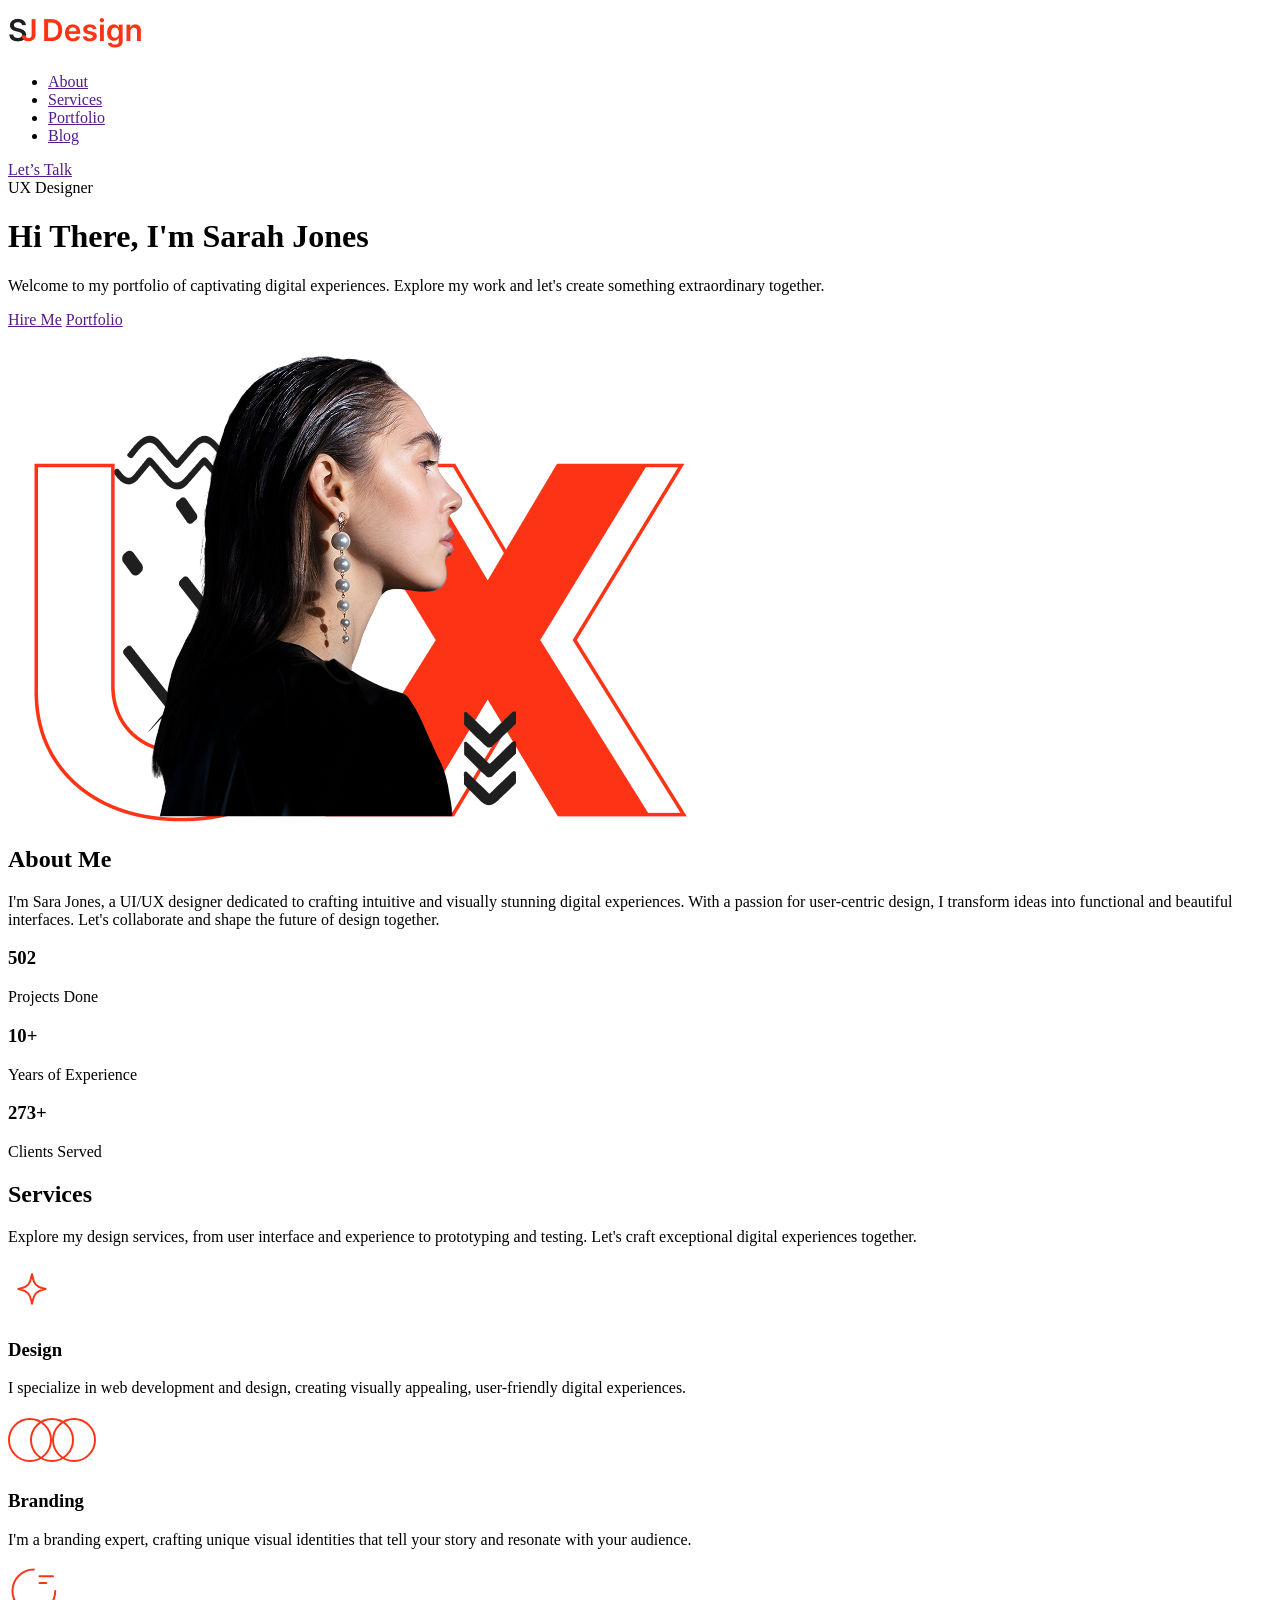
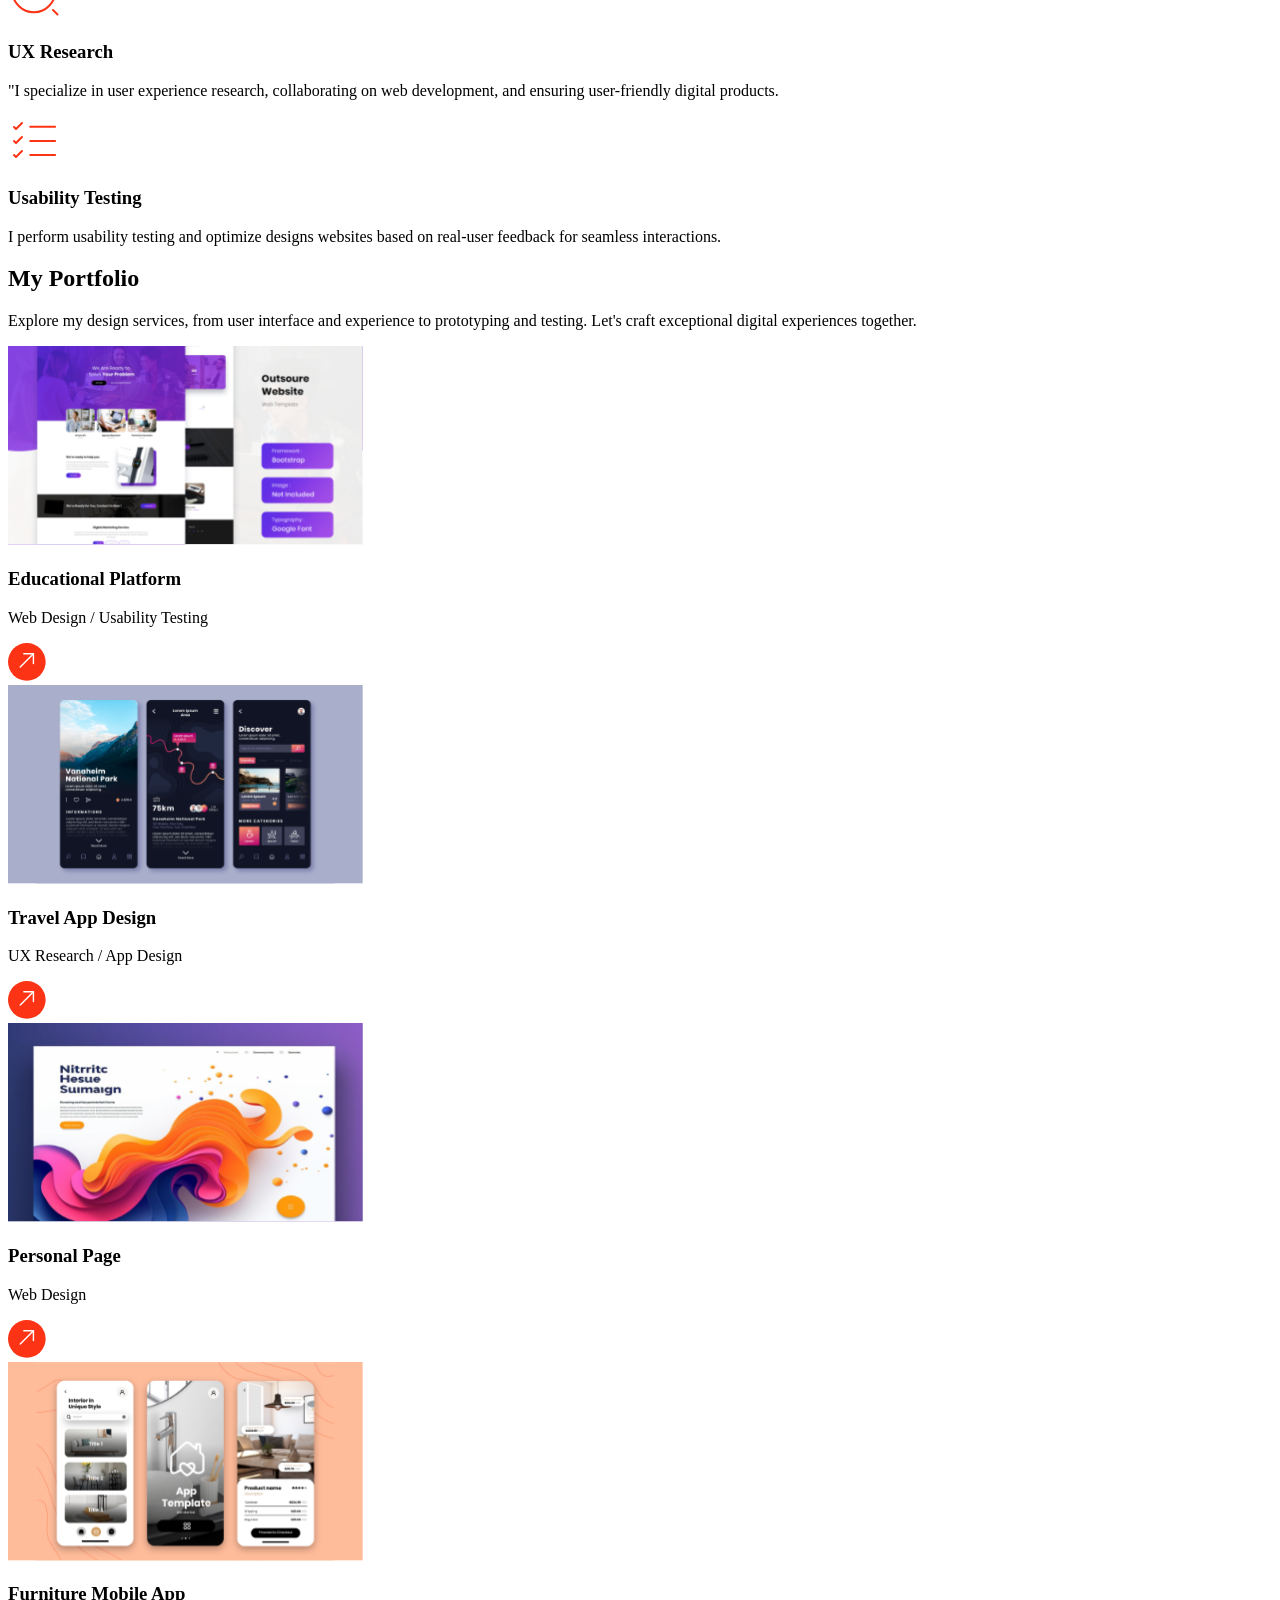
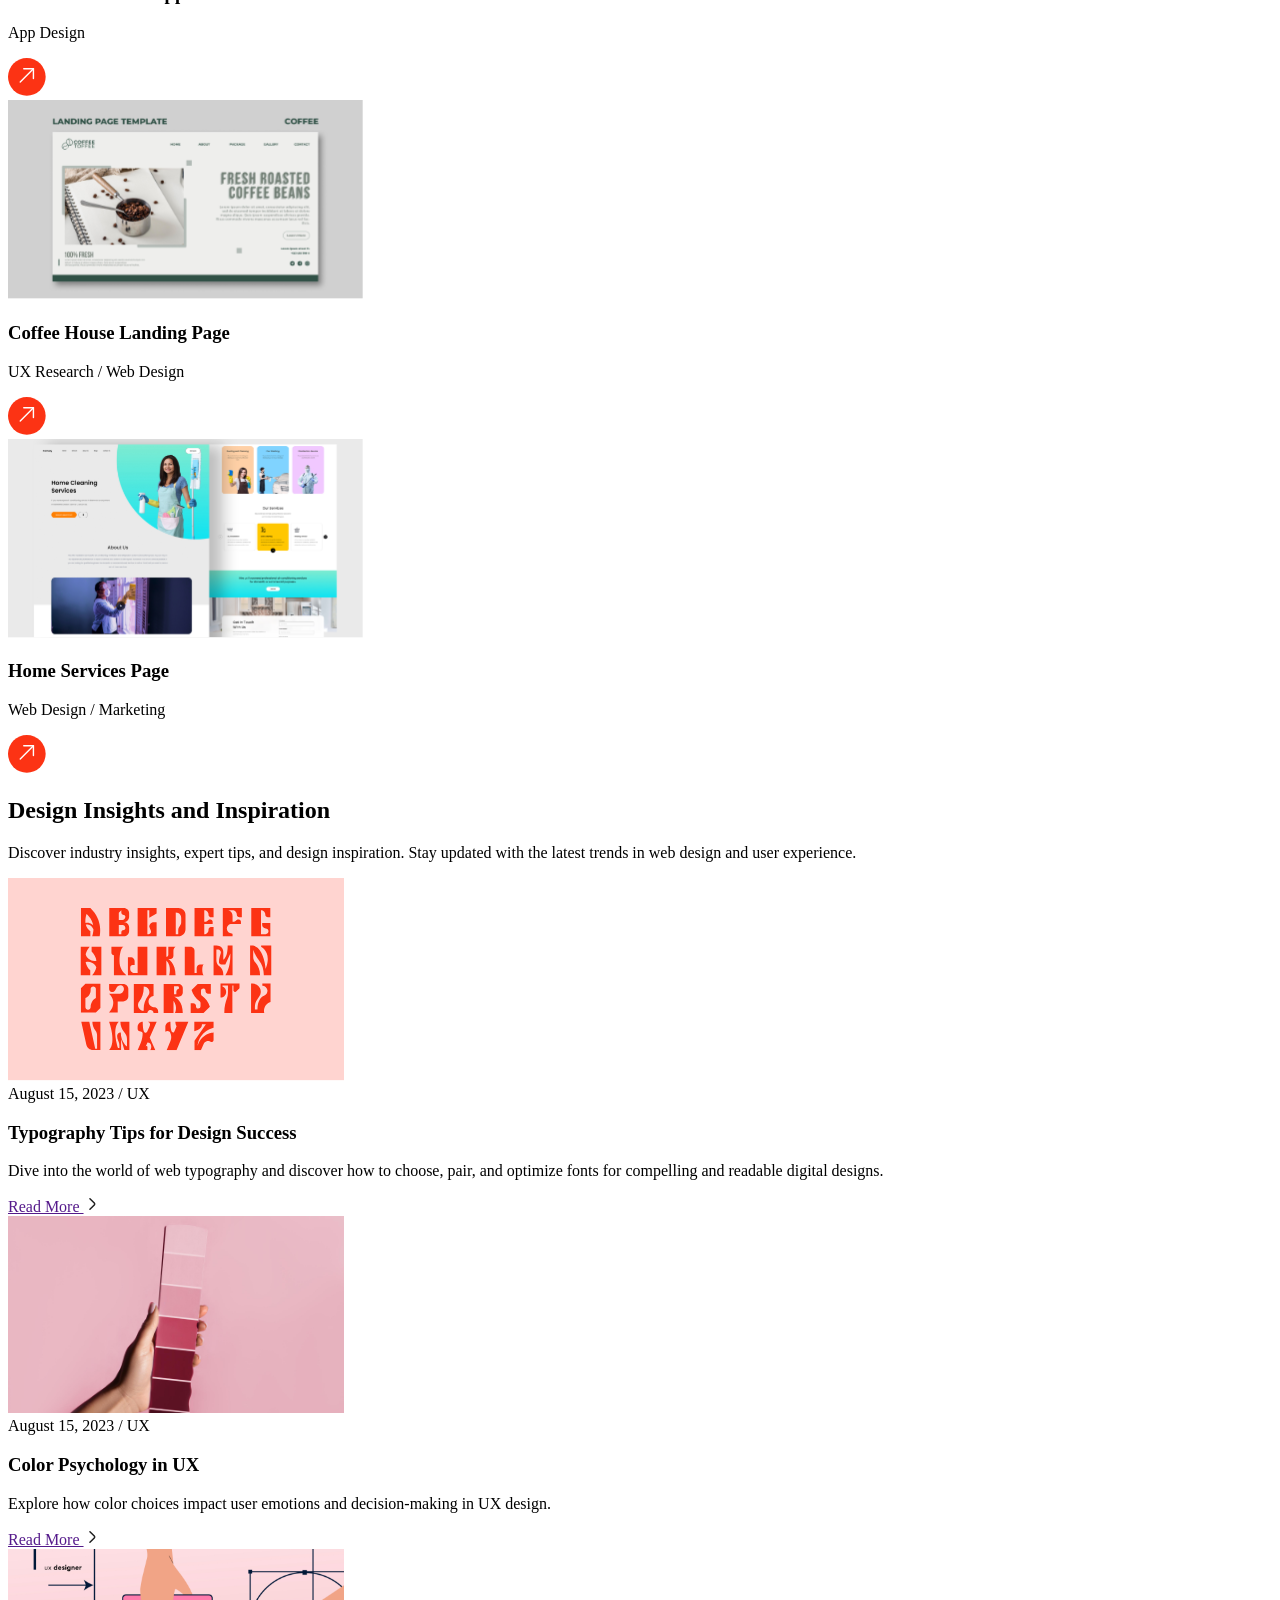
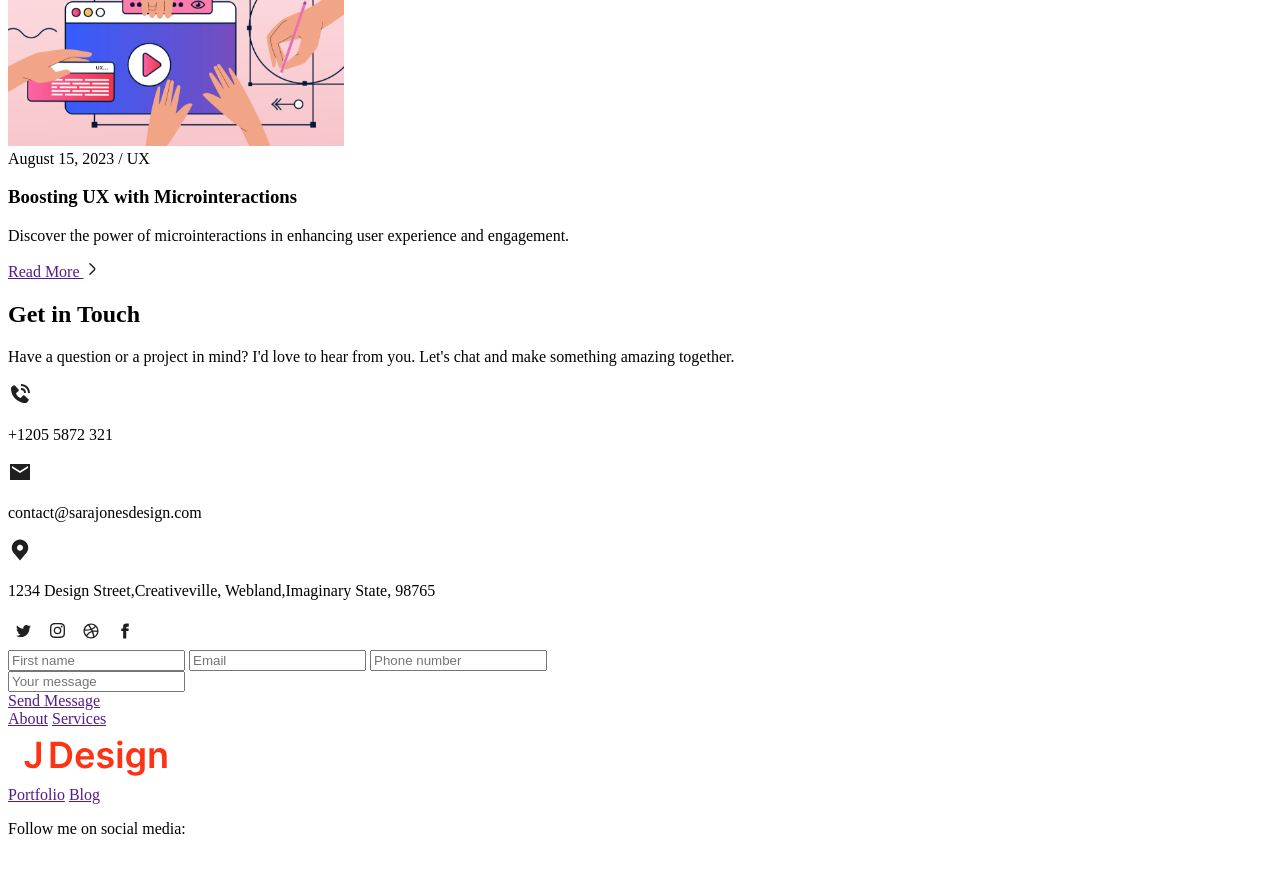
==== index.html @ 30539135 "chore: Structured all the project into one" ====
<!DOCTYPE html>
<html lang="pt-BR">

<head>
    <meta charset="UTF-8">
    <meta name="viewport" content="width=device-width, initial-scale=1.0">

    <link rel="preconnect" href="https://fonts.googleapis.com">
    <link rel="preconnect" href="https://fonts.gstatic.com" crossorigin>
    <link href="https://fonts.googleapis.com/css2?family=Montserrat:ital,wght@0,100..900;1,100..900&display=swap"
        rel="stylesheet">


</head>

<body>

    <header>
        <img src="./src/assets/images/Logo.png" alt="logo">

        <nav class="nav-header">
            <ul>
                <li><a href="" class="nav-header-item">About</a></li>
                <li><a href="" class="nav-header-item">Services</a></li>
                <li><a href="" class="nav-header-item">Portfolio</a></li>
                <li><a href="" class="nav-header-item">Blog</a></li>
            </ul>
        </nav>

        <nav class="container-btn-header">
            <a href="" class="btn-header-talk">Let’s Talk</a>

        </nav>
    </header>

    <main>

        <div class="content-main">

            <div class="container-main">

                <span class="span-main">UX Designer</span>

                <h1>Hi There, I'm
                    <span class="span-h1">Sarah Jones</span>
                </h1>

                <p>Welcome to my portfolio of captivating digital experiences. Explore my work and let's create
                    something extraordinary together.</p>

            </div>

            <nav class="nav-main">

                <a href="" class="btn-main-hire">Hire Me</a>
                <a href="" class="btn-main-portfolio">Portfolio</a>

            </nav>

        </div>

        <img src="./src/assets/images/image Sarah JOnes.png" alt="sarah Jones picture">

    </main>

    <section class="section-about">

        <div class="about-container">
            <div class="about-content">


                <h2>About Me</h2>

                <p>I'm Sara Jones, a UI/UX designer dedicated to crafting intuitive and visually stunning digital
                    experiences.
                    With
                    a passion for user-centric design, I transform ideas into functional and beautiful interfaces. Let's
                    collaborate
                    and shape the future of design together.</p>
            </div>

            <div class="about-numbers">
                <div class="about-numbers-card">

                    <h3>502</h3>
                    <p>Projects Done</p>
                    </h3>
                </div>
                <div class="about-numbers-card">
                    <h3>10+</h3>
                    <p>Years of Experience</p>
                    </h3>
                </div>
                <div class="about-numbers-card">
                    <h3>273+</h3>
                    <p>Clients Served</p>
                    </h3>
                </div>
            </div>

        </div>
    </section>

    <section class="section-services">
        <div class="services-container">
            <div class="services-content">
                <h2>Services</h2>
                <p>Explore my design services, from user interface and experience to prototyping and testing. Let's
                    craft exceptional digital experiences together.</p>
            </div>

            <div class="services-container-card">
                <div class="services-card-content">
                    <img class="icon-services" src="/src/assets/images/Vector.svg" alt="">
                    <h3>Design</h3>
                    <p>I specialize in web development and design, creating visually appealing, user-friendly
                        digital experiences.</p>
                </div>


                <div class="services-card-content">
                    <img class="icon-services" src="src/assets/images/branding.svg" alt="">
                    <h3>Branding</h3>
                    <p>I'm a branding expert, crafting unique visual identities that tell your story and
                        resonate with your audience.</p>
                </div>


                <div class="services-card-content">
                    <img class="icon-services" src="src/assets/images/ux research.svg" alt="">
                    <h3>UX Research</h3>
                    <p>"I specialize in user experience research, collaborating on web development, and ensuring
                        user-friendly digital products.</p>
                </div>

                <div class="services-card-content">
                    <img class="icon-services" src="/src/assets/images/task.svg" alt="">
                    <h3>Usability Testing</h3>
                    <p>I perform usability testing and optimize designs websites based on real-user feedback for
                        seamless interactions.</p>
                </div>
            </div>
        </div>
    </section>

    <section class="section-portfolio">

        <div class="content-portfolio">

            <h2>My Portfolio</h2>

            <p>Explore my design services, from user interface and experience to prototyping and testing. Let's craft
                exceptional digital experiences together.</p>

        </div>

        <div class="container-portfolio">

            <div class="card-portfolio">

                <img src="./src/assets/images/educational_platform.svg" alt="Educational Platform" loading="lazy">

                <div class="content-card-portfolio">

                    <div class="description-card-portfolio">

                        <h3>Educational Platform</h3>

                        <p>Web Design / Usability Testing</p>

                    </div>

                    <a href="" class="btn-portfolio"><img src="./src/assets/images/btn-portfolio.svg" alt="Enviar"></a>

                </div>

            </div>

            <div class="card-portfolio">

                <img src="./src/assets/images/travel_app_design.svg" alt="Travel App Design" loading="lazy">

                <div class="content-card-portfolio">

                    <div class="description-card-portfolio">

                        <h3>Travel App Design</h3>

                        <p>UX Research / App Design </p>

                    </div>

                    <a href="" class="btn-portfolio"><img src="./src/assets/images/btn-portfolio.svg" alt="Enviar"></a>

                </div>

            </div>

            <div class="card-portfolio">

                <img src="./src/assets/images/personal_page.svg" alt="Personal Page" loading="lazy">

                <div class="content-card-portfolio">

                    <div class="description-card-portfolio">

                        <h3>Personal Page</h3>

                        <p>Web Design</p>

                    </div>

                    <a href="" class="btn-portfolio"><img src="./src/assets/images/btn-portfolio.svg" alt="Enviar"></a>

                </div>

            </div>

            <div class="card-portfolio">

                <img src="./src/assets/images/furniture_mobile_app.svg" alt="Furniture Mobile App" loading="lazy">

                <div class="content-card-portfolio">

                    <div class="description-card-portfolio">

                        <h3>Furniture Mobile App</h3>

                        <p>App Design </p>

                    </div>

                    <a href="" class="btn-portfolio"><img src="./src/assets/images/btn-portfolio.svg" alt="Enviar"></a>

                </div>

            </div>

            <div class="card-portfolio">

                <img src="./src/assets/images/coffee_house_landing_page.svg" alt="Coffee House Landing Page"
                    loading="lazy">

                <div class="content-card-portfolio">

                    <div class="description-card-portfolio">

                        <h3>Coffee House Landing Page</h3>

                        <p>UX Research / Web Design </p>

                    </div>

                    <a href="" class="btn-portfolio"><img src="./src/assets/images/btn-portfolio.svg" alt="Enviar"></a>

                </div>

            </div>

            <div class="card-portfolio">

                <img src="./src/assets/images/home_services_page.svg" alt="Home Services Page" loading="lazy">

                <div class="content-card-portfolio">

                    <div class="description-card-portfolio">

                        <h3>Home Services Page</h3>

                        <p>Web Design / Marketing</p>

                    </div>

                    <a href="" class="btn-portfolio"><img src="./src/assets/images/btn-portfolio.svg" alt="Enviar"></a>

                </div>

            </div>

        </div>

    </section>

    <section class="section-desing">

        <div class="content-design">

            <h2>Design Insights and Inspiration</h2>

            <p>Discover industry insights, expert tips, and design inspiration. Stay updated with the latest trends in
                web design and user experience.</p>

        </div>

        <div class="container-design">

            <div class="card-design">

                <img src="./src/assets/images/typography.svg" alt="Typography Tips for Design Success" loading="lazy">

                <div class="content-card-design">

                    <div class="group-card-design">

                        <span class="date-design">August 15, 2023 / UX</span>

                        <h3>Typography Tips for Design Success</h3>

                        <p>Dive into the world of web typography and discover how to choose, pair, and optimize fonts
                            for compelling and readable digital designs.</p>

                    </div>

                    <a href="" class="read-more-design">
                        Read More
                        <img src="./src/assets/images/arrow-design.svg" alt="Ler mais" class="arrow-design">
                    </a>

                </div>

            </div>

            <div class="card-design">

                <img src="./src/assets/images/color_psy.svg" alt="Color Psychology in UX" loading="lazy">

                <div class="content-card-design">

                    <div class="group-card-design">

                        <span class="date-design">August 15, 2023 / UX</span>

                        <h3>Color Psychology in UX</h3>

                        <p>Explore how color choices impact user emotions and decision-making in UX design.</p>

                    </div>

                    <a href="" class="read-more-design">
                        Read More
                        <img src="./src/assets/images/arrow-design.svg" alt="Ler mais" class="arrow-design">
                    </a>

                </div>

            </div>

            <div class="card-design">

                <img src="./src/assets/images/boosting_ux.svg" alt="Boosting UX with Microinteractions" loading="lazy">

                <div class="content-card-design">

                    <div class="group-card-design">

                        <span class="date-design">August 15, 2023 / UX</span>

                        <h3>Boosting UX with Microinteractions</h3>

                        <p>Discover the power of microinteractions in enhancing user experience and engagement.</p>

                    </div>

                    <a href="" class="read-more-design">
                        Read More
                        <img src="./src/assets/images/arrow-design.svg" alt="Ler mais" class="arrow-design">
                    </a>

                </div>

            </div>

        </div>

    </section>

    <section class="section-contact">
        <div class="container-contact">
            <div class="content-contact">
                <h2>Get in Touch</h2>
                <p>Have a question or a project in mind? I'd love to hear from you. Let's chat and make something
                    amazing together.</p>
            </div>

            <div class="contact-js-design">
                <div class="js-design">
                    <div class="contact">
                        <img src="./src/assets/images/bxs_phone-call.svg" alt=" phone call image">
                        <div class="js-design">
                            <p>+1205 5872 321</p>
                        </div>
                    </div>
                    <div class="contact">
                        <img src="./src/assets/images/ic_sharp-email.svg" alt="Email image">
                        <div class="js-design">
                            <p>contact@sarajonesdesign.com</p>
                        </div>
                    </div>
                    <div class="contact">
                        <img src="./src/assets/images/carbon_location-filled.svg" alt="filder image">
                        <div class="js-design">
                            <p>1234 Design Street,Creativeville, Webland,Imaginary State, 98765</p>
                        </div>
                    </div>
                </div>
                <div class="social-midia">
                    <a href=""><img src="./src/assets/images/Group 1000001749.svg" alt=""></a>
                    <a href=""><img src="./src/assets/images/Group 1000001750 (1).svg" alt=""></a>
                    <a href=""><img src="./src/assets/images/Frame 110.svg" alt=""></a>
                    <a href=""><img src="./src/assets/images/Frame 109.svg" alt=""></a>
                </div>
            </div>
        </div>
        <div class="conatiner-email">
            <input type="text" placeholder="First name" required>
            <input type="text" placeholder="Email" required>
            <input type="text" placeholder="Phone number" required>

            <div class="active-email">
                <input type="text" placeholder="Your message" required>
            </div>

            <div class="send">
                <a href="">Send Message</a>
            </div>
        </div>
    </section>

    <footer>
        <div class="conatiner-footer">
            <div class="container-follow-us">
                <div class="content-footer">
                    <a href="">About</a>
                    <a href="">Services</a>
                </div>
                <img src="./src/assets/images/Logo.svg" alt="company logo sj design">
                <div class="content-footer">
                    <a href="">Portfolio</a>
                    <a href="">Blog</a>
                </div>
            </div>
            <div class="conteiner-social-midia-footer">
                <div class="content-social-midia-footer">
                    <p>Follow me on social media:</p>
                </div>
                <div class="footer-midia-social">
                    <a href=""><img src="./src/assets/images/Instagram.svg" alt="logo Instagram"></a>
                    <a href=""><img src="./src/assets/images/Twitter.svg" alt="logo Twitter"></a>
                    <a href=""><img src="./src/assets/images/Dribbble.svg" alt="logo Dribbble"></a>
                    <a href=""><img src="./src/assets/images/Facebook.svg" alt="logo Facebook"></a>
                </div>
            </div>
        </div>
    </footer>

</body>

</html>
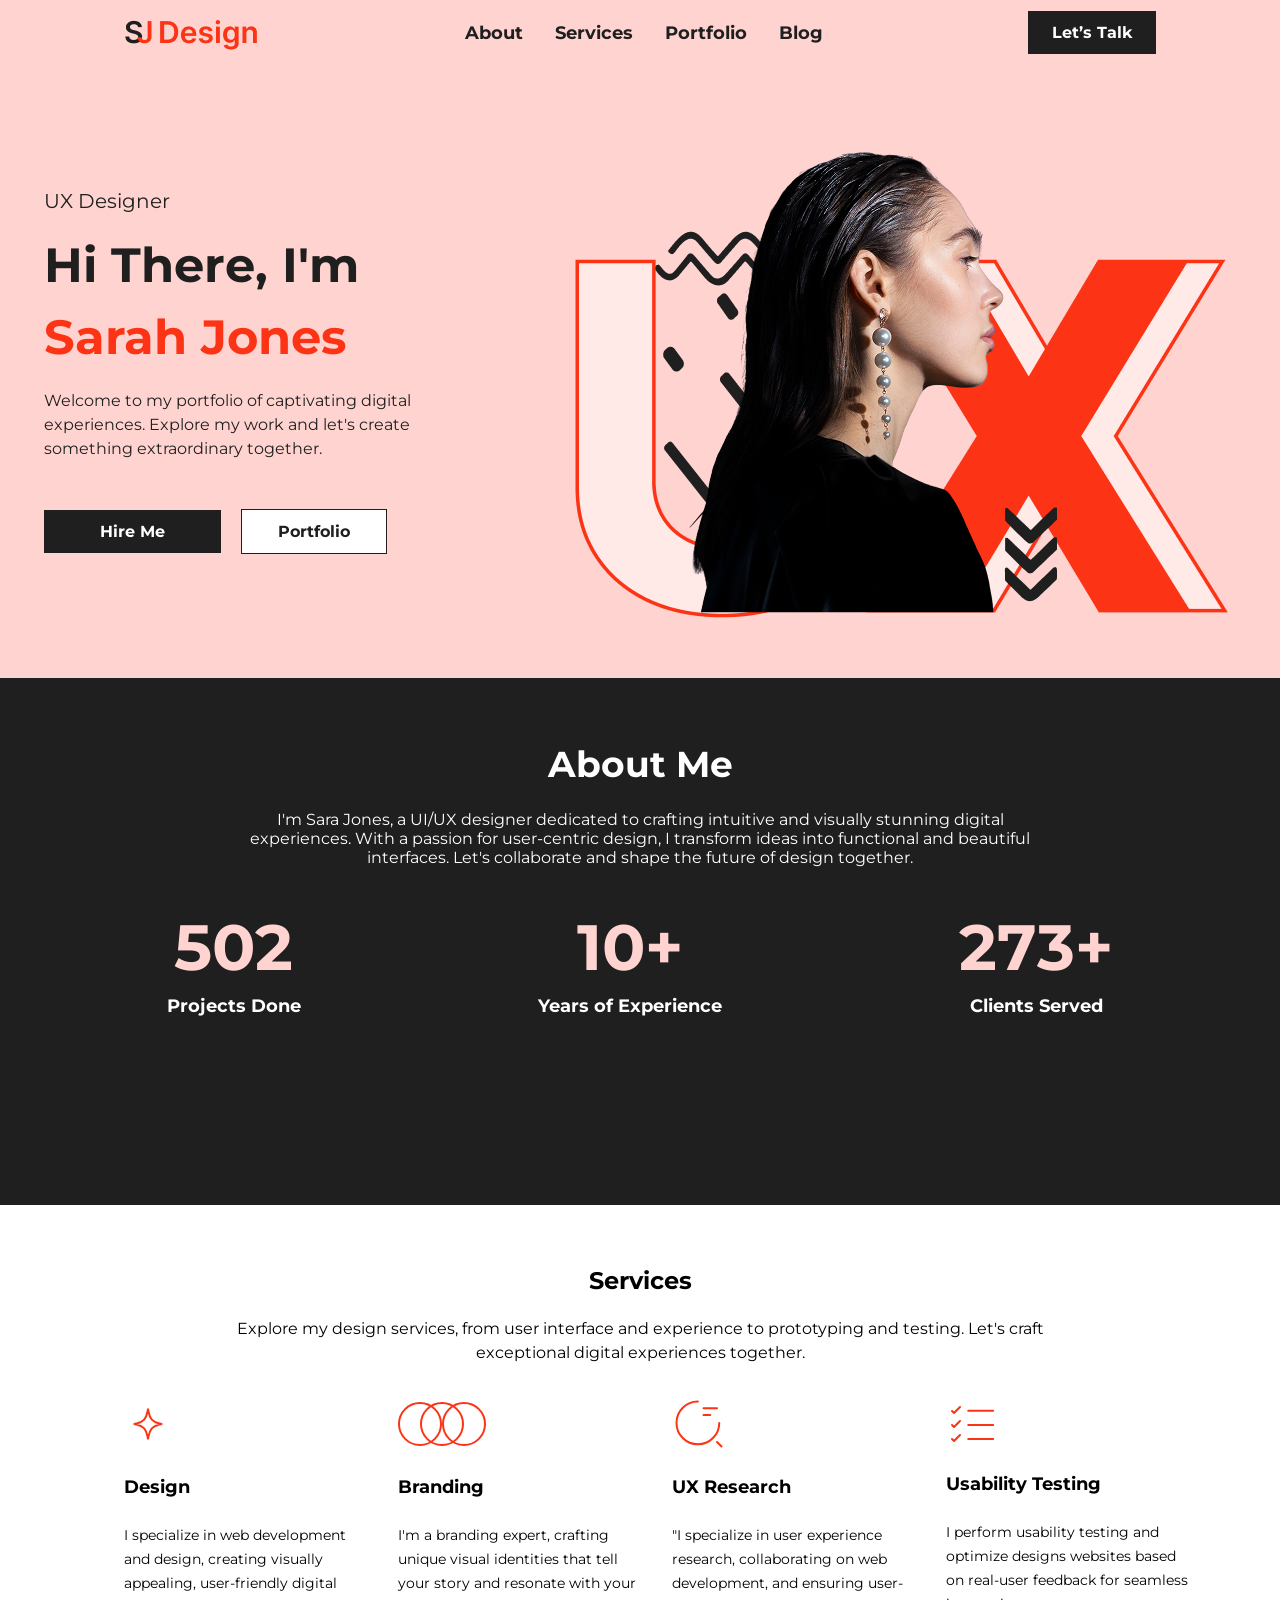
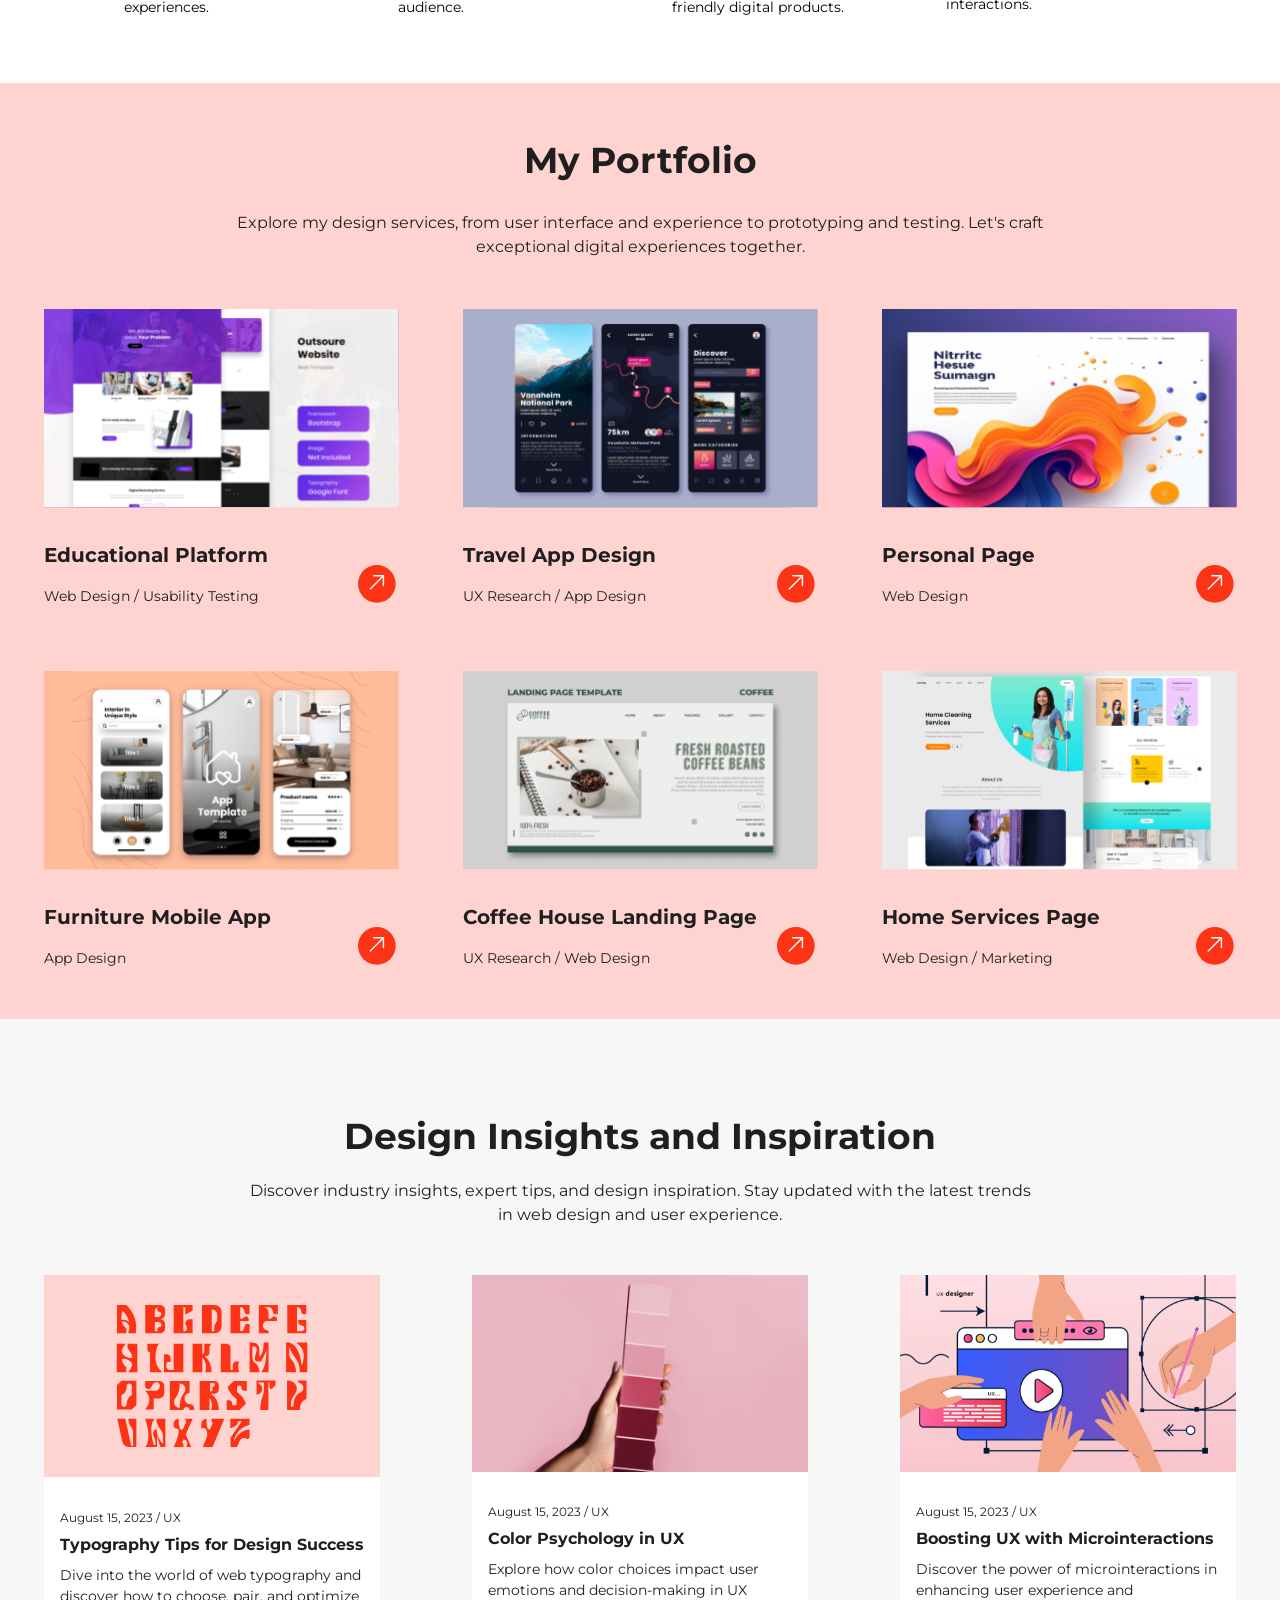
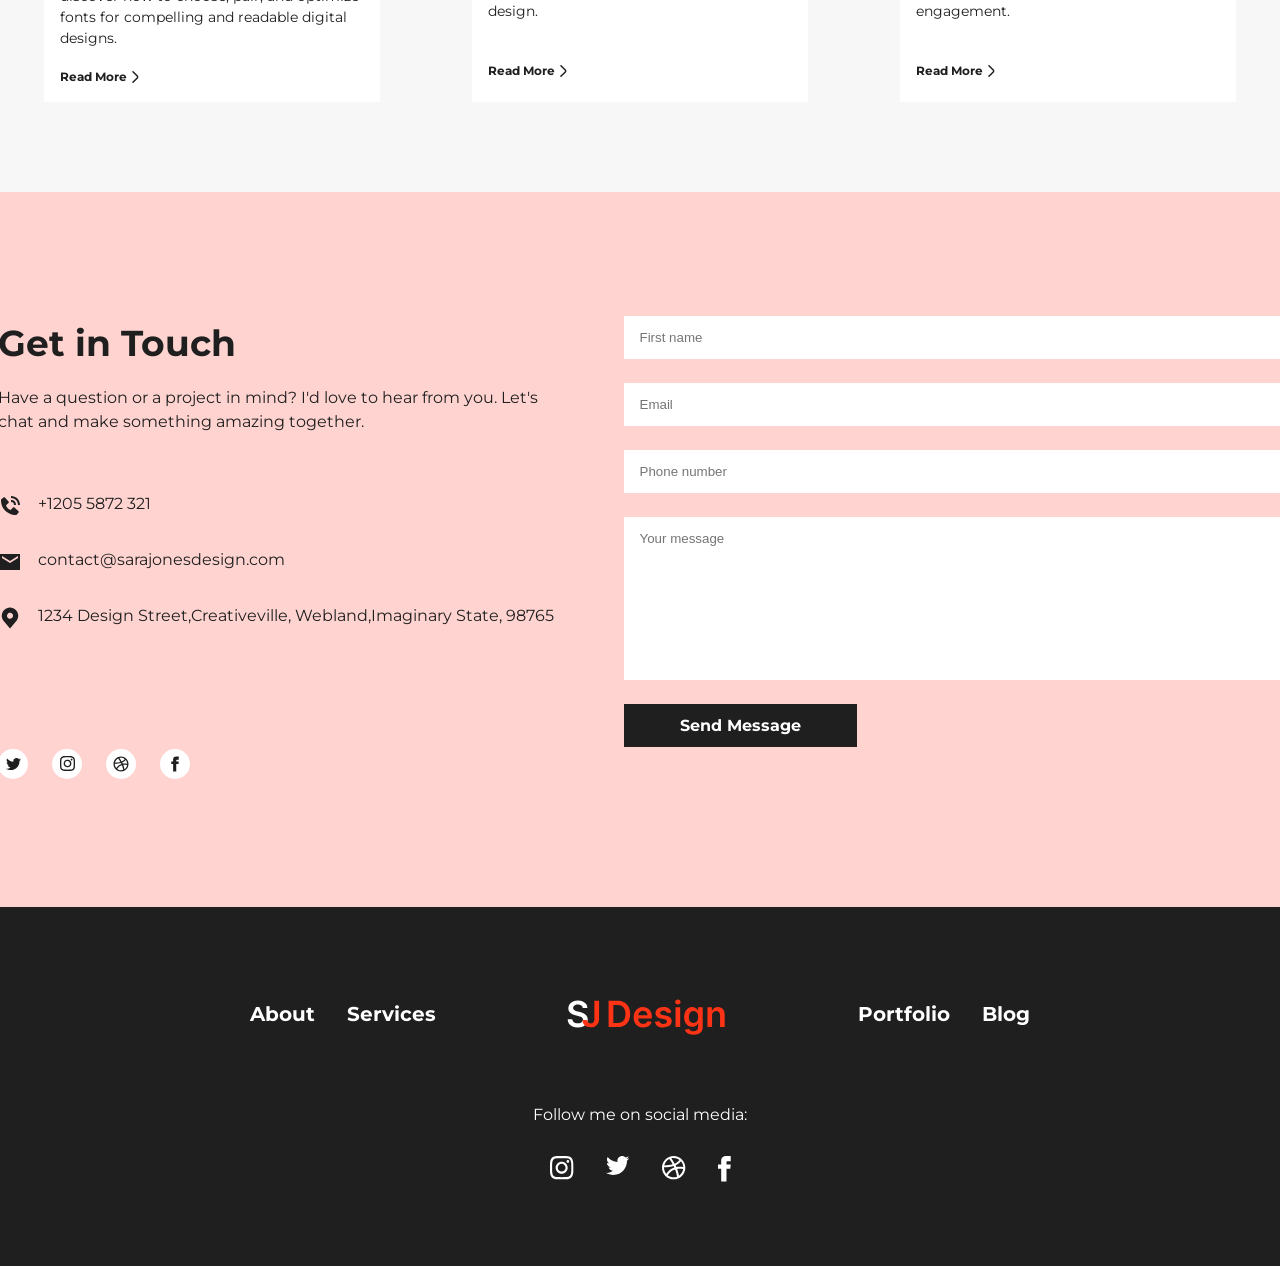
==== commit efe84f61: "style: Re-stylized sections" ====
--- a/index.html
+++ b/index.html
@@ -4,13 +4,20 @@
 <head>
     <meta charset="UTF-8">
     <meta name="viewport" content="width=device-width, initial-scale=1.0">
+    <meta name="keywords" content="HTML and CSS">
+    <meta name="description" content="Projeto em grupo curso de desenvolvedor Front-end SENAI">
+    <meta name="author"
+        content="Henrique Picoli Belato, João Vitor Aguiar, Julio Alves dos Santos and Wesley Isidório da Silva">
 
     <link rel="preconnect" href="https://fonts.googleapis.com">
     <link rel="preconnect" href="https://fonts.gstatic.com" crossorigin>
     <link href="https://fonts.googleapis.com/css2?family=Montserrat:ital,wght@0,100..900;1,100..900&display=swap"
         rel="stylesheet">
 
-
+    <link rel="stylesheet" href="./src/styles/style.css">
+    <link rel="shortcut icon" href="./src/assets/images/Logo.svg" type="image/x-icon">
+
+    <title>SJ Design</title>
 </head>
 
 <body>
@@ -111,7 +118,7 @@
 
             <div class="services-container-card">
                 <div class="services-card-content">
-                    <img class="icon-services" src="/src/assets/images/Vector.svg" alt="">
+                    <img class="icon-services" src="./src/assets/images/Vector.svg" alt="">
                     <h3>Design</h3>
                     <p>I specialize in web development and design, creating visually appealing, user-friendly
                         digital experiences.</p>
@@ -119,7 +126,7 @@
 
 
                 <div class="services-card-content">
-                    <img class="icon-services" src="src/assets/images/branding.svg" alt="">
+                    <img class="icon-services" src="./src/assets/images/branding.svg" alt="">
                     <h3>Branding</h3>
                     <p>I'm a branding expert, crafting unique visual identities that tell your story and
                         resonate with your audience.</p>
@@ -127,14 +134,14 @@
 
 
                 <div class="services-card-content">
-                    <img class="icon-services" src="src/assets/images/ux research.svg" alt="">
+                    <img class="icon-services" src="./src/assets/images/ux research.svg" alt="">
                     <h3>UX Research</h3>
                     <p>"I specialize in user experience research, collaborating on web development, and ensuring
                         user-friendly digital products.</p>
                 </div>
 
                 <div class="services-card-content">
-                    <img class="icon-services" src="/src/assets/images/task.svg" alt="">
+                    <img class="icon-services" src="./src/assets/images/task.svg" alt="">
                     <h3>Usability Testing</h3>
                     <p>I perform usability testing and optimize designs websites based on real-user feedback for
                         seamless interactions.</p>
--- a/src/styles/style.css
+++ b/src/styles/style.css
@@ -0,0 +1,612 @@
+@import url(global.css);
+
+header {
+    display: flex;
+    justify-content: space-between;
+    align-items: center;
+    padding: 10px 124px;
+    background-color: var(--color-pink);
+}
+
+.nav-header ul {
+    display: flex;
+    gap: 32px;
+    list-style: none;
+}
+
+.nav-header-item {
+    font-size: var(--font-size-b-large);
+    font-family: var(--font-family-montserrat);
+    font-weight: bold;
+    color: var(--color-dark);
+    text-decoration: none;
+    transition: 0.5s;
+}
+
+.nav-header-item:hover {
+    color: var(--color-red);
+}
+
+.btn-header-talk {
+    color: var(--color-white);
+    background-color: var(--color-dark);
+    padding: 12px 24px;
+    font-family: var(--font-family-montserrat);
+    font-size: var(--font-size-b-medium);
+    font-weight: bold;
+    text-decoration: none;
+    transition: 0.3s;
+}
+
+.btn-header-talk:hover {
+    background-color: var(--color-red);
+    border-radius: 25px;
+}
+
+.nav-header ul li {
+    transition: 0.5s;
+}
+
+.nav-header ul li:hover {
+    transform: scale(1.02);
+}
+
+main {
+    display: flex;
+    justify-content: center;
+    align-items: center;
+    padding: 60px 124px;
+    gap: 48px;
+    background-color: var(--color-pink);
+}
+
+.content-main {
+    display: flex;
+    flex-direction: column;
+    gap: 48px;
+}
+
+.container-main {
+    display: flex;
+    flex-direction: column;
+    gap: 16px;
+
+}
+
+.span-main {
+    display: flex;
+    align-self: self-start;
+    color: var(--color-dark);
+    font-family: var(--font-family-montserrat);
+    font-size: var(--font-size-b-xlarge);
+
+}
+
+h1 {
+    color: var(--color-dark);
+    font-family: var(--font-family-montserrat);
+    font-weight: bold;
+    font-size: var(--font-size-heading2);
+    width: 457px;
+    line-height: 150%;
+}
+
+.span-h1 {
+    color: var(--color-red);
+}
+
+.container-main p {
+    color: var(--color-dark);
+    font-family: var(--font-family-montserrat);
+    font-size: var(--font-size-b-medium);
+    width: 457px;
+    line-height: 150%;
+}
+
+.nav-main {
+    display: flex;
+    align-items: center;
+    gap: 20px;
+}
+
+.btn-main-hire {
+    background-color: var(--color-dark);
+    font-family: var(--font-family-montserrat);
+    font-size: var(--font-size-b-medium);
+    font-weight: bold;
+    color: var(--color-white);
+    text-decoration: none;
+    gap: 20px;
+    padding: 12px 56px;
+    transition: 0.3s;
+}
+
+.btn-main-hire:hover{
+    background-color: var(--color-red);
+}
+
+.btn-main-portfolio {
+    background-color: var(--color-white);
+    font-family: var(--font-family-montserrat);
+    font-size: var(--font-size-b-medium);
+    font-weight: bold;
+    color: var(--color-dark);
+    text-decoration: none;      
+    gap: 20px;
+    padding: 12px 36px;
+    border: 1px solid var(--color-dark);
+    transition: 0.3s;
+}
+
+.btn-main-portfolio:hover{
+    background-color: var(--color-dark);
+    color: var(--color-white);
+}
+
+.section-about{
+    padding: 64px 80px 188px;
+    background-color: var(--color-dark);
+    display: flex;
+    flex-direction: column;
+    gap: 32px;
+}
+
+.about-container{
+    display: flex;
+    flex-direction: column;
+    gap: 32px;
+}
+
+.about-content{
+    font-family: var(--font-family-montserrat);
+    color: var(--color-white);
+    display: flex;
+    justify-content: center;
+    text-align: center;
+    align-items: center;
+    flex-direction: column;
+    gap: 24px;
+}
+
+.about-content h2{
+    font-weight: bold;
+    font-size: var(--font-size-heading3);
+}
+
+.about-content p{
+    width: 810px;
+    font-size: var(--font-size-b-medium);
+}
+
+.about-numbers{
+    font-family: var(--font-family-montserrat);
+    display: flex;
+    align-items: center;
+    justify-content: space-around;
+    text-align: center;
+    gap: 64px;
+}
+
+.about-numbers-card h3{
+    font-size: var(--font-size-heading1);
+    font-weight: bold;
+    color: var(--color-pink);
+    line-height: 150%;
+}
+
+.about-numbers-card p{
+    color: var(--color-white);
+    font-size: var(--font-size-b-large);
+    font-weight: bold;
+}
+
+.section-services{
+    padding: 64px 124px;
+    line-height: 150%;
+}
+
+.services-container{
+    display: flex;
+    flex-direction: column;
+    gap: 32px;
+}
+
+.services-content{
+    display: flex;
+    text-align: center;
+    align-items: center;
+    justify-content: center;
+    flex-direction: column;
+    gap: 24px;
+    font-family: var(--font-family-montserrat);
+}
+
+
+.services-content p{
+    width: 810px;
+}
+
+.services-container-card{
+    display: flex;
+    justify-content: space-between;
+    align-items: center;
+    font-family: var(--font-family-montserrat);
+    gap: 32px;
+}
+
+
+.services-card-content{
+    display: flex;
+    flex-direction: column;
+    gap: 24px;
+}
+
+.services-card-content h3{
+    font-size: var(--font-size-b-large);
+    font-weight: bold;
+}
+
+.services-card-content p{
+    width: 242px;
+    font-size: var(--font-size-b-small);
+}
+
+.icon-services {
+    align-self: self-start;
+}
+
+.section-portfolio {
+    display: flex;
+    flex-direction: column;
+    align-items: center;
+    gap: 50px;
+    padding: 50px 124px;
+    background-color: var(--color-pink);
+}
+
+.content-portfolio {
+    display: flex;
+    flex-direction: column;
+    align-items: center;
+    gap: 24px;
+    text-align: center;
+}
+
+.content-portfolio h2 {
+    color: var(--color-dark);
+    font-family: var(--font-family-montserrat);
+    font-size: var(--font-size-heading3);
+    font-weight: bold;
+    line-height: 150%;
+}
+
+.content-portfolio p {
+    width: 810px;
+    color: var(--color-dark);
+    font-family: var(--font-family-montserrat);
+    font-size: var(--font-size-b-medium);
+    line-height: 150%;
+}
+
+.container-portfolio {
+    display: grid;
+    grid-template-columns: repeat(3,2fr);
+    gap: 64px;
+}
+
+.card-portfolio {
+    display: flex;
+    flex-direction: column;
+    gap: 32px;
+    transition: 0.5s;
+}
+
+.card-portfolio:hover {
+    transform: translateY(-5px);
+    box-shadow: 2px 1px 5px 0 var(--color-red);
+}
+
+.content-card-portfolio {
+    display: flex;
+    justify-content: space-between;
+    align-items: flex-end;
+    padding: 0 3px 0 0;
+}
+
+.description-card-portfolio {
+    display: flex;
+    flex-direction: column;
+    gap: 16px;
+}
+
+.description-card-portfolio h3 {
+    color: var(--color-dark);
+    font-family: var(--font-family-montserrat);
+    font-size: var(--font-size-b-xlarge);
+    font-weight: bold;
+    line-height: 150%;
+}
+
+.description-card-portfolio p {
+    color: var(--color-dark);
+    font-family: var(--font-family-montserrat);
+    font-size: var(--font-size-b-small);
+    line-height: 150%;
+}
+
+.btn-portfolio {
+    transition: 0.5s;
+}
+
+.btn-portfolio:hover {
+    transform: translate(3px, -3px);
+}
+
+.section-desing {
+    display: flex;
+    flex-direction: column;
+    align-items: center;
+    gap: 48px;
+    padding: 90px 124px;
+    background-color: var(--color-grey);
+}
+
+.content-design {
+    display: flex;
+    flex-direction: column;
+    align-items: center;
+    gap: 16px;
+    text-align: center;
+}
+
+.content-design h2 {
+    color: var(--color-dark);
+    font-family: var(--font-family-montserrat);
+    font-size: var(--font-size-heading3);
+    font-weight: bold;
+    line-height: 150%;
+}
+
+.content-design p {
+    width: 799px;
+    color: var(--color-dark);
+    font-family: var(--font-family-montserrat);
+    font-size: var(--font-size-b-medium);
+    line-height: 150%;
+}
+
+.container-design {
+    display: flex;
+    justify-content: space-between;
+    width: 1192px;
+}
+
+.card-design {
+    display: flex;
+    flex-direction: column;
+    gap: 32px;
+    background-color: var(--color-white);
+    transition: 0.5s;
+}
+
+.card-design:hover {
+    transform: scale(1.01);
+    box-shadow: 0 0 5px 0 var(--color-m-grey);
+}
+
+.content-card-design {
+    display: flex;
+    flex-direction: column;
+    align-items: flex-start;
+    justify-content: space-between;
+    padding: 0px 16px 16px 16px;
+    height: 192px;
+}
+
+.group-card-design {
+    display: flex;
+    flex-direction: column;
+    gap: 8px;
+}
+
+.date-design {
+    color: var(--color-dark);
+    font-family: var(--font-family-montserrat);
+    font-size: var(--font-size-b-xsmal);
+    line-height: 150%s;
+}
+
+.group-card-design h3 {
+    width: 304px;
+    color: var(--color-dark);
+    font-family: var(--font-family-montserrat);
+    font-size: var(--font-size-b-medium);
+    font-weight: bold;
+    line-height: 150%;
+}
+
+.group-card-design p {
+    width: 304px;
+    color: var(--color-dark);
+    font-family: var(--font-family-montserrat);
+    font-size: var(--font-size-b-small);
+    line-height: 150%;
+}
+
+.read-more-design {
+    display: flex;
+    align-items: center;
+    color: var(--color-dark);
+    font-family: var(--font-family-montserrat);
+    font-size: var(--font-size-b-xsmal);
+    font-weight: bold;
+    text-decoration: none;
+    line-height: 150%;
+}
+
+.arrow-design {
+    transition: 0.5s;
+}
+
+.read-more-design:hover {
+    .arrow-design {
+        transform: translateX(5px);
+    }
+}
+
+.section-contact{
+    display: flex;
+    padding: 124px 0;
+    gap: 60px;
+    justify-content: center;
+    background-color: var(--color-pink)
+}
+
+.container-contact{
+    display: flex;
+    flex-direction: column;
+    gap: 60px;
+}
+
+.content-contact{
+    display: flex;
+    flex-direction: column;
+    gap: 16px;
+}
+
+.content-contact h2{
+    color: var(--color-dark);
+    font-family: var(--font-family-montserrat);
+    font-size: var(--font-size-heading3);
+    width: 566px;
+    line-height: 150%;
+}
+
+.content-contact p{
+    color: var(--color-dark);
+    font-family: var(--font-family-montserrat);
+    font-size: var(--font-size-b-medium);
+    width: 566px;
+    line-height: 150%;
+}
+
+.contact-js-design{
+    display: flex;
+    flex-direction: column;
+    gap: 119px ;
+}
+
+.js-design{
+display: flex;
+flex-direction: column;
+gap: 32px;
+}
+
+.contact{
+    display: flex;
+    gap: 16px;
+}
+
+.contact p{
+    color: var(--color-dark);
+    font-family: var(--font-family-montserrat);
+    font-size: var(--font-size-b-medium);
+    width: 291;
+}
+
+.social-midia{
+    display: flex;
+    gap: 24px;
+}
+
+.conatiner-email{
+    display: flex;
+    flex-direction: column;
+    gap: 24px;
+}
+
+.conatiner-email input{
+    padding: 14px 474px 14px 16px ;
+}
+
+.active-email input {
+    padding:  14px 474px 134px 16px;
+}
+
+.send{
+    display: flex;
+    gap: 32px;
+}
+
+.send a{
+    padding: 12px 56px;
+    background-color: var(--color-dark);
+    color: var(--color-white);
+    font-family: var(--font-family-montserrat);
+    font-weight: bold;
+    font-size: var(--font-size-b-medium);
+    text-decoration: none;
+    transition: 0.3s;
+}
+
+.send a:hover{
+    background-color: var( --color-red);
+
+}
+
+footer{
+    background-color: var(--color-dark);
+    padding: 80px 0px;
+}
+
+.conatiner-footer{
+    display: flex;
+    flex-direction: column;
+    align-items: center;
+    gap: 64px;
+}
+
+.container-follow-us{
+    display: flex;
+    justify-content: center;
+    align-items: center;
+    gap: 130px
+}
+
+.content-footer{
+    display: flex;
+    gap: 32px;
+}
+
+.content-footer a{
+    color: var(--color-white);
+    text-decoration: none;
+    font-family: var(--font-family-montserrat);
+    font-size: var(--font-size-b-xlarge);
+    font-weight: bold;
+    transition: 0.3s;
+}
+
+.content-footer a:hover{
+    transform: scale(1.02);
+    color: var( --color-red);
+}
+
+
+.conteiner-social-midia-footer{
+    display: flex;
+    flex-direction: column;
+    align-items: center;
+    gap: 32px;
+}
+
+.content-social-midia-footer p{
+    color: var(--color-white);
+    font-size: var(--font-size-b-medium);
+    font-family: var(--font-family-montserrat);
+}
+
+.footer-midia-social{
+    display: flex;
+    gap: 32px;
+}
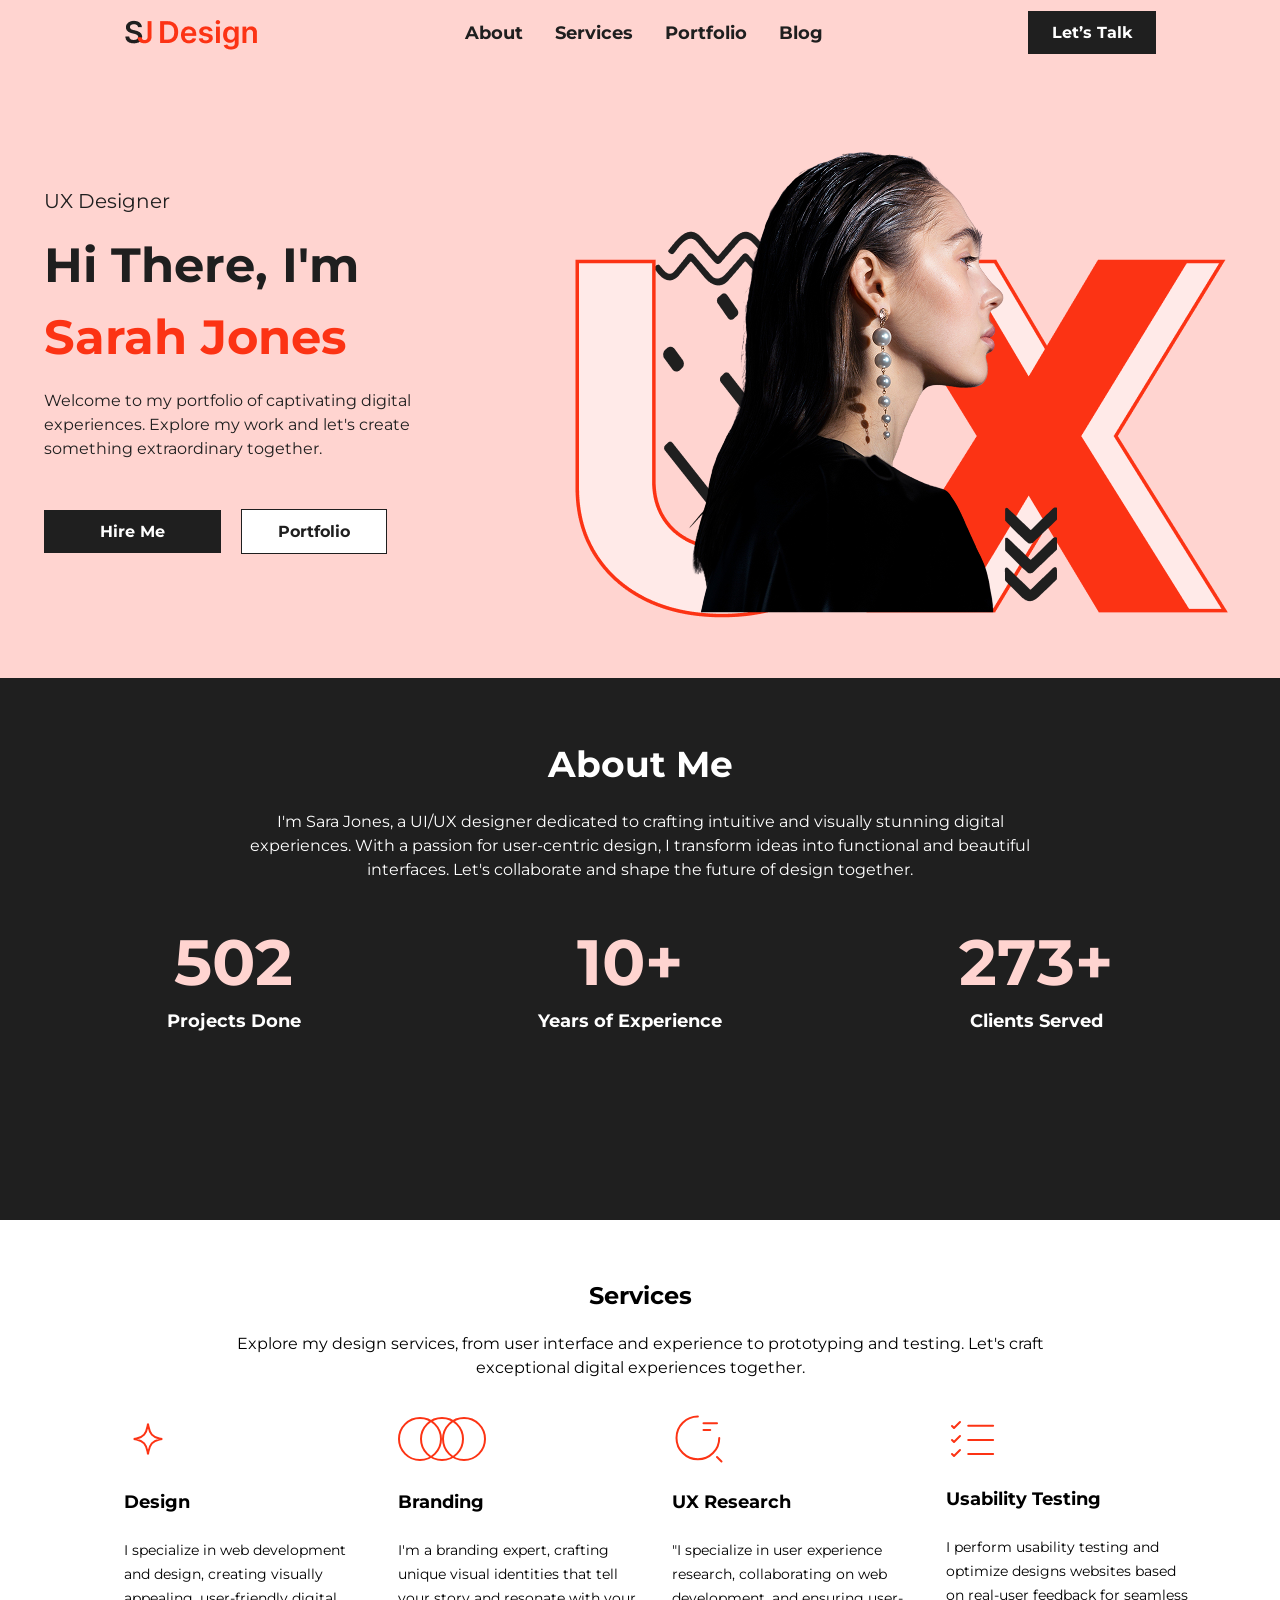
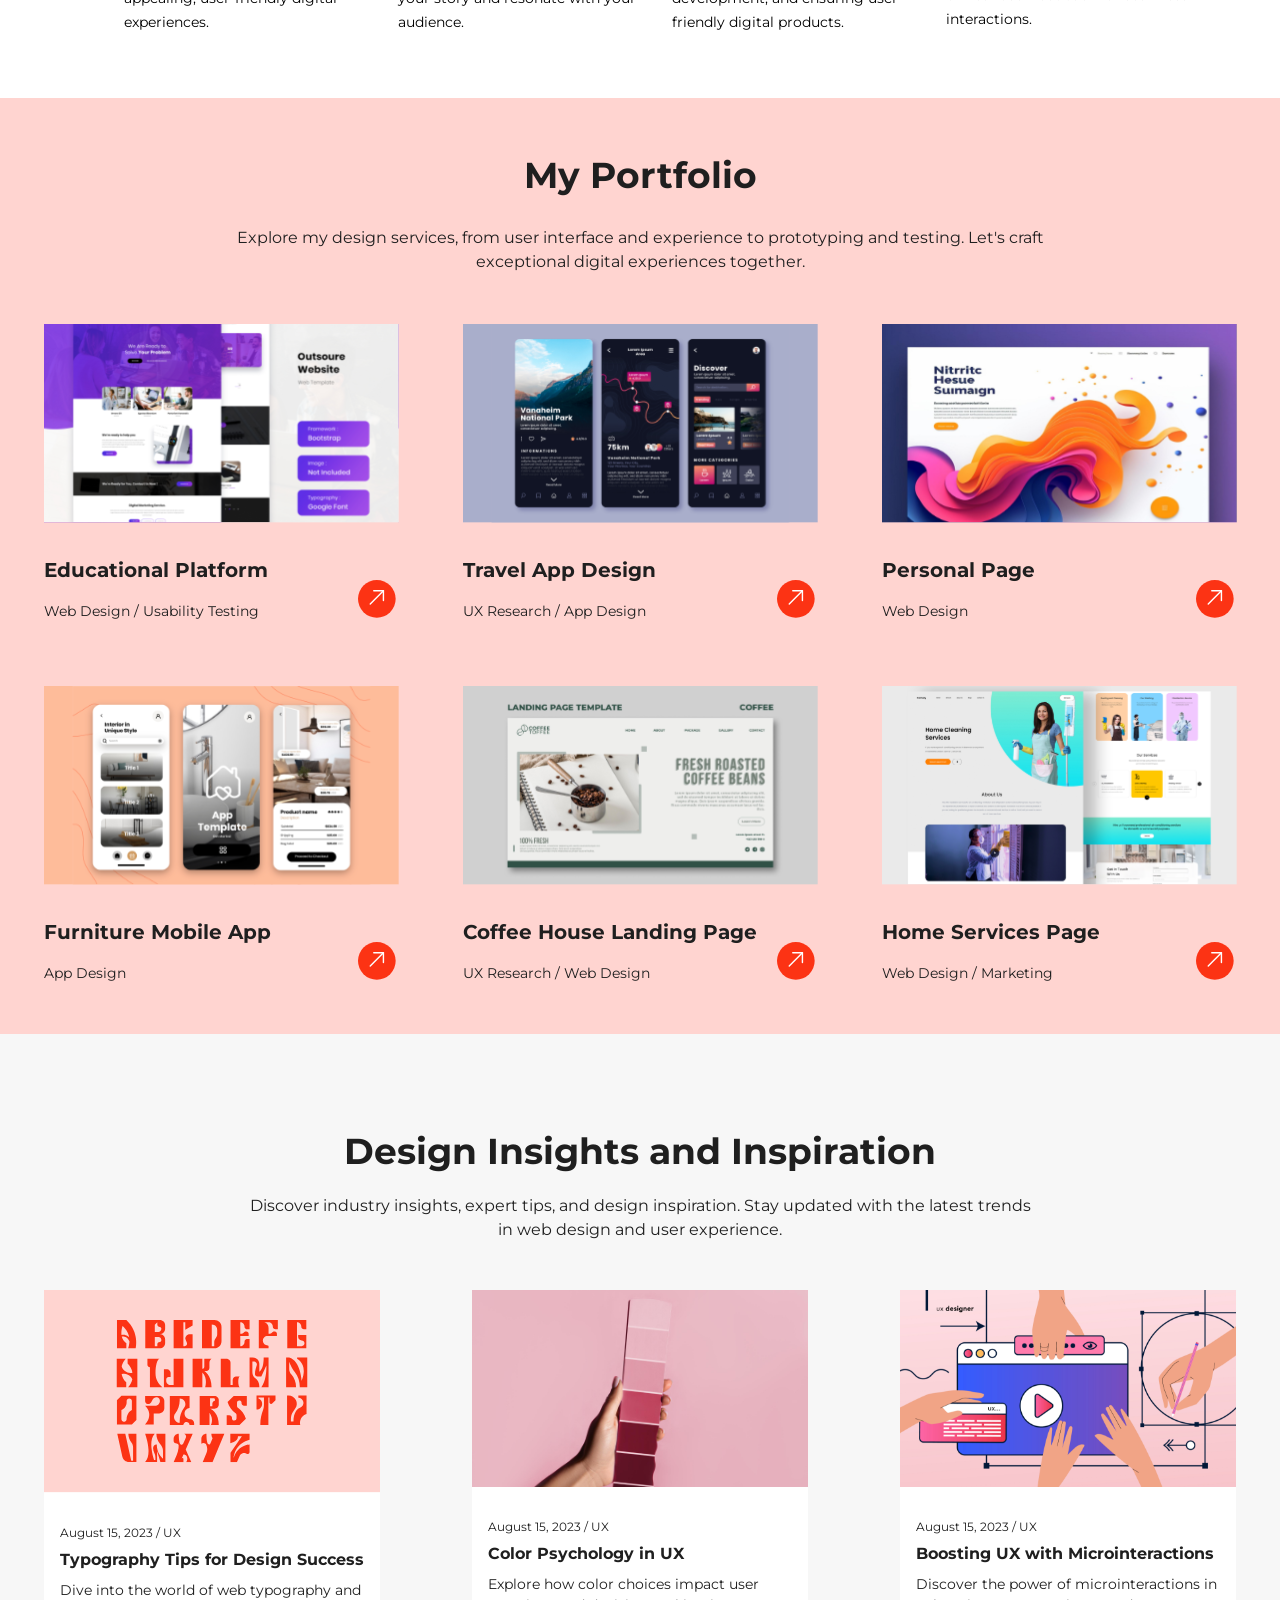
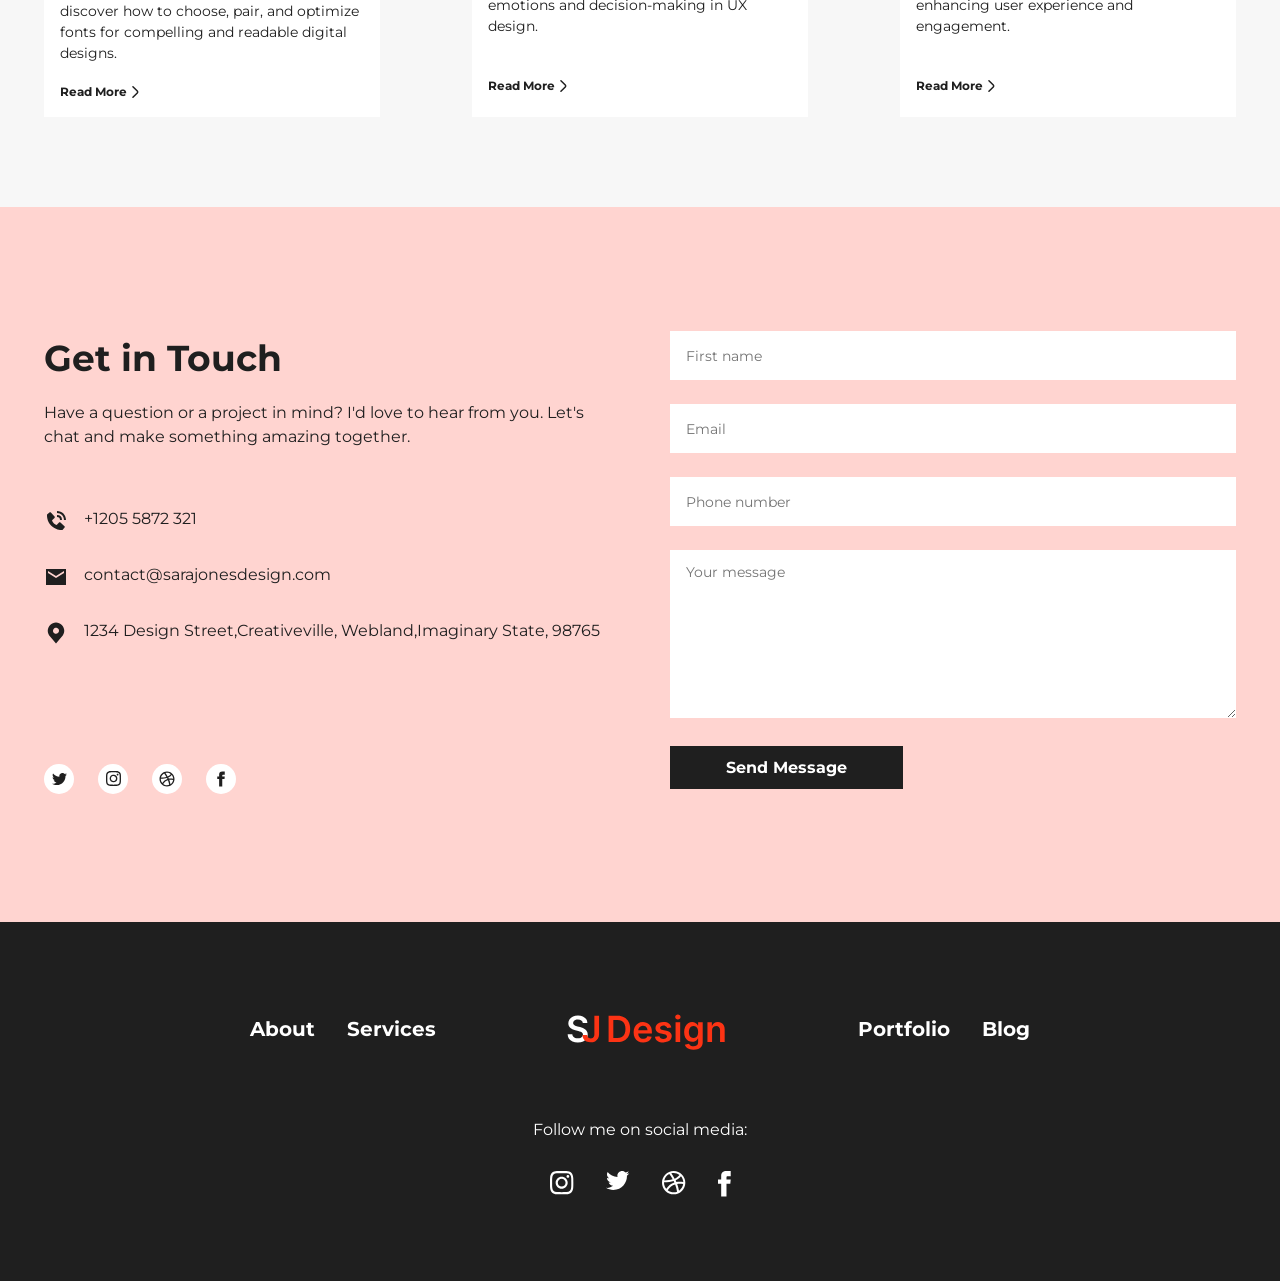
==== commit d5c50f12: "fix: Ajusted the width and optimization of section contact" ====
--- a/index.html
+++ b/index.html
@@ -424,11 +424,11 @@
             <input type="text" placeholder="Phone number" required>
 
             <div class="active-email">
-                <input type="text" placeholder="Your message" required>
+                <textarea name="" id="" placeholder="Your message" required></textarea>
             </div>
 
             <div class="send">
-                <a href="">Send Message</a>
+                <button type="submit">Send Message</button>
             </div>
         </div>
     </section>
--- a/src/styles/style.css
+++ b/src/styles/style.css
@@ -121,7 +121,7 @@
     transition: 0.3s;
 }
 
-.btn-main-hire:hover{
+.btn-main-hire:hover {
     background-color: var(--color-red);
 }
 
@@ -131,19 +131,19 @@
     font-size: var(--font-size-b-medium);
     font-weight: bold;
     color: var(--color-dark);
-    text-decoration: none;      
+    text-decoration: none;
     gap: 20px;
     padding: 12px 36px;
     border: 1px solid var(--color-dark);
     transition: 0.3s;
 }
 
-.btn-main-portfolio:hover{
+.btn-main-portfolio:hover {
     background-color: var(--color-dark);
     color: var(--color-white);
 }
 
-.section-about{
+.section-about {
     padding: 64px 80px 188px;
     background-color: var(--color-dark);
     display: flex;
@@ -151,13 +151,13 @@
     gap: 32px;
 }
 
-.about-container{
-    display: flex;
-    flex-direction: column;
-    gap: 32px;
-}
-
-.about-content{
+.about-container {
+    display: flex;
+    flex-direction: column;
+    gap: 32px;
+}
+
+.about-content {
     font-family: var(--font-family-montserrat);
     color: var(--color-white);
     display: flex;
@@ -168,17 +168,18 @@
     gap: 24px;
 }
 
-.about-content h2{
+.about-content h2 {
     font-weight: bold;
     font-size: var(--font-size-heading3);
 }
 
-.about-content p{
+.about-content p {
     width: 810px;
     font-size: var(--font-size-b-medium);
-}
-
-.about-numbers{
+    line-height: 150%;
+}
+
+.about-numbers {
     font-family: var(--font-family-montserrat);
     display: flex;
     align-items: center;
@@ -187,31 +188,31 @@
     gap: 64px;
 }
 
-.about-numbers-card h3{
+.about-numbers-card h3 {
     font-size: var(--font-size-heading1);
     font-weight: bold;
     color: var(--color-pink);
     line-height: 150%;
 }
 
-.about-numbers-card p{
+.about-numbers-card p {
     color: var(--color-white);
     font-size: var(--font-size-b-large);
     font-weight: bold;
 }
 
-.section-services{
+.section-services {
     padding: 64px 124px;
     line-height: 150%;
 }
 
-.services-container{
-    display: flex;
-    flex-direction: column;
-    gap: 32px;
-}
-
-.services-content{
+.services-container {
+    display: flex;
+    flex-direction: column;
+    gap: 32px;
+}
+
+.services-content {
     display: flex;
     text-align: center;
     align-items: center;
@@ -222,11 +223,12 @@
 }
 
 
-.services-content p{
+.services-content p {
     width: 810px;
-}
-
-.services-container-card{
+    line-height: 150%;
+}
+
+.services-container-card {
     display: flex;
     justify-content: space-between;
     align-items: center;
@@ -235,18 +237,18 @@
 }
 
 
-.services-card-content{
+.services-card-content {
     display: flex;
     flex-direction: column;
     gap: 24px;
 }
 
-.services-card-content h3{
+.services-card-content h3 {
     font-size: var(--font-size-b-large);
     font-weight: bold;
 }
 
-.services-card-content p{
+.services-card-content p {
     width: 242px;
     font-size: var(--font-size-b-small);
 }
@@ -290,7 +292,7 @@
 
 .container-portfolio {
     display: grid;
-    grid-template-columns: repeat(3,2fr);
+    grid-template-columns: repeat(3, 2fr);
     gap: 64px;
 }
 
@@ -454,7 +456,7 @@
     }
 }
 
-.section-contact{
+.section-contact {
     display: flex;
     padding: 124px 0;
     gap: 60px;
@@ -462,19 +464,19 @@
     background-color: var(--color-pink)
 }
 
-.container-contact{
+.container-contact {
     display: flex;
     flex-direction: column;
     gap: 60px;
 }
 
-.content-contact{
+.content-contact {
     display: flex;
     flex-direction: column;
     gap: 16px;
 }
 
-.content-contact h2{
+.content-contact h2 {
     color: var(--color-dark);
     font-family: var(--font-family-montserrat);
     font-size: var(--font-size-heading3);
@@ -482,7 +484,7 @@
     line-height: 150%;
 }
 
-.content-contact p{
+.content-contact p {
     color: var(--color-dark);
     font-family: var(--font-family-montserrat);
     font-size: var(--font-size-b-medium);
@@ -490,55 +492,64 @@
     line-height: 150%;
 }
 
-.contact-js-design{
-    display: flex;
-    flex-direction: column;
-    gap: 119px ;
-}
-
-.js-design{
-display: flex;
-flex-direction: column;
-gap: 32px;
-}
-
-.contact{
+.contact-js-design {
+    display: flex;
+    flex-direction: column;
+    gap: 119px;
+}
+
+.js-design {
+    display: flex;
+    flex-direction: column;
+    gap: 32px;
+}
+
+.contact {
     display: flex;
     gap: 16px;
 }
 
-.contact p{
+.contact p {
     color: var(--color-dark);
     font-family: var(--font-family-montserrat);
     font-size: var(--font-size-b-medium);
     width: 291;
 }
 
-.social-midia{
+.social-midia {
     display: flex;
     gap: 24px;
 }
 
-.conatiner-email{
+.conatiner-email {
     display: flex;
     flex-direction: column;
     gap: 24px;
-}
-
-.conatiner-email input{
-    padding: 14px 474px 14px 16px ;
-}
-
-.active-email input {
-    padding:  14px 474px 134px 16px;
-}
-
-.send{
-    display: flex;
-    gap: 32px;
-}
-
-.send a{
+    width: 566px;
+}
+
+.conatiner-email input {
+    height: 49px;
+    padding: 14px 16px;
+    font-family: var(--font-family-montserrat);
+    font-size: var(--font-size-b-small);
+
+}
+
+.active-email textarea {
+    width: 566px;
+    height: 168px;
+    padding: 13px 16px;
+    font-family: var(--font-family-montserrat);
+    font-size: var(--font-size-b-small);
+}
+
+.send {
+    display: flex;
+    gap: 32px;
+}
+
+.send button {
     padding: 12px 56px;
     background-color: var(--color-dark);
     color: var(--color-white);
@@ -546,39 +557,40 @@
     font-weight: bold;
     font-size: var(--font-size-b-medium);
     text-decoration: none;
+    cursor: pointer;
     transition: 0.3s;
 }
 
-.send a:hover{
-    background-color: var( --color-red);
-
-}
-
-footer{
+.send button:hover {
+    background-color: var(--color-red);
+
+}
+
+footer {
     background-color: var(--color-dark);
     padding: 80px 0px;
 }
 
-.conatiner-footer{
+.conatiner-footer {
     display: flex;
     flex-direction: column;
     align-items: center;
     gap: 64px;
 }
 
-.container-follow-us{
+.container-follow-us {
     display: flex;
     justify-content: center;
     align-items: center;
     gap: 130px
 }
 
-.content-footer{
-    display: flex;
-    gap: 32px;
-}
-
-.content-footer a{
+.content-footer {
+    display: flex;
+    gap: 32px;
+}
+
+.content-footer a {
     color: var(--color-white);
     text-decoration: none;
     font-family: var(--font-family-montserrat);
@@ -587,26 +599,26 @@
     transition: 0.3s;
 }
 
-.content-footer a:hover{
+.content-footer a:hover {
     transform: scale(1.02);
-    color: var( --color-red);
-}
-
-
-.conteiner-social-midia-footer{
-    display: flex;
-    flex-direction: column;
-    align-items: center;
-    gap: 32px;
-}
-
-.content-social-midia-footer p{
-    color: var(--color-white);
-    font-size: var(--font-size-b-medium);
-    font-family: var(--font-family-montserrat);
-}
-
-.footer-midia-social{
+    color: var(--color-red);
+}
+
+
+.conteiner-social-midia-footer {
+    display: flex;
+    flex-direction: column;
+    align-items: center;
+    gap: 32px;
+}
+
+.content-social-midia-footer p {
+    color: var(--color-white);
+    font-size: var(--font-size-b-medium);
+    font-family: var(--font-family-montserrat);
+}
+
+.footer-midia-social {
     display: flex;
     gap: 32px;
 }
